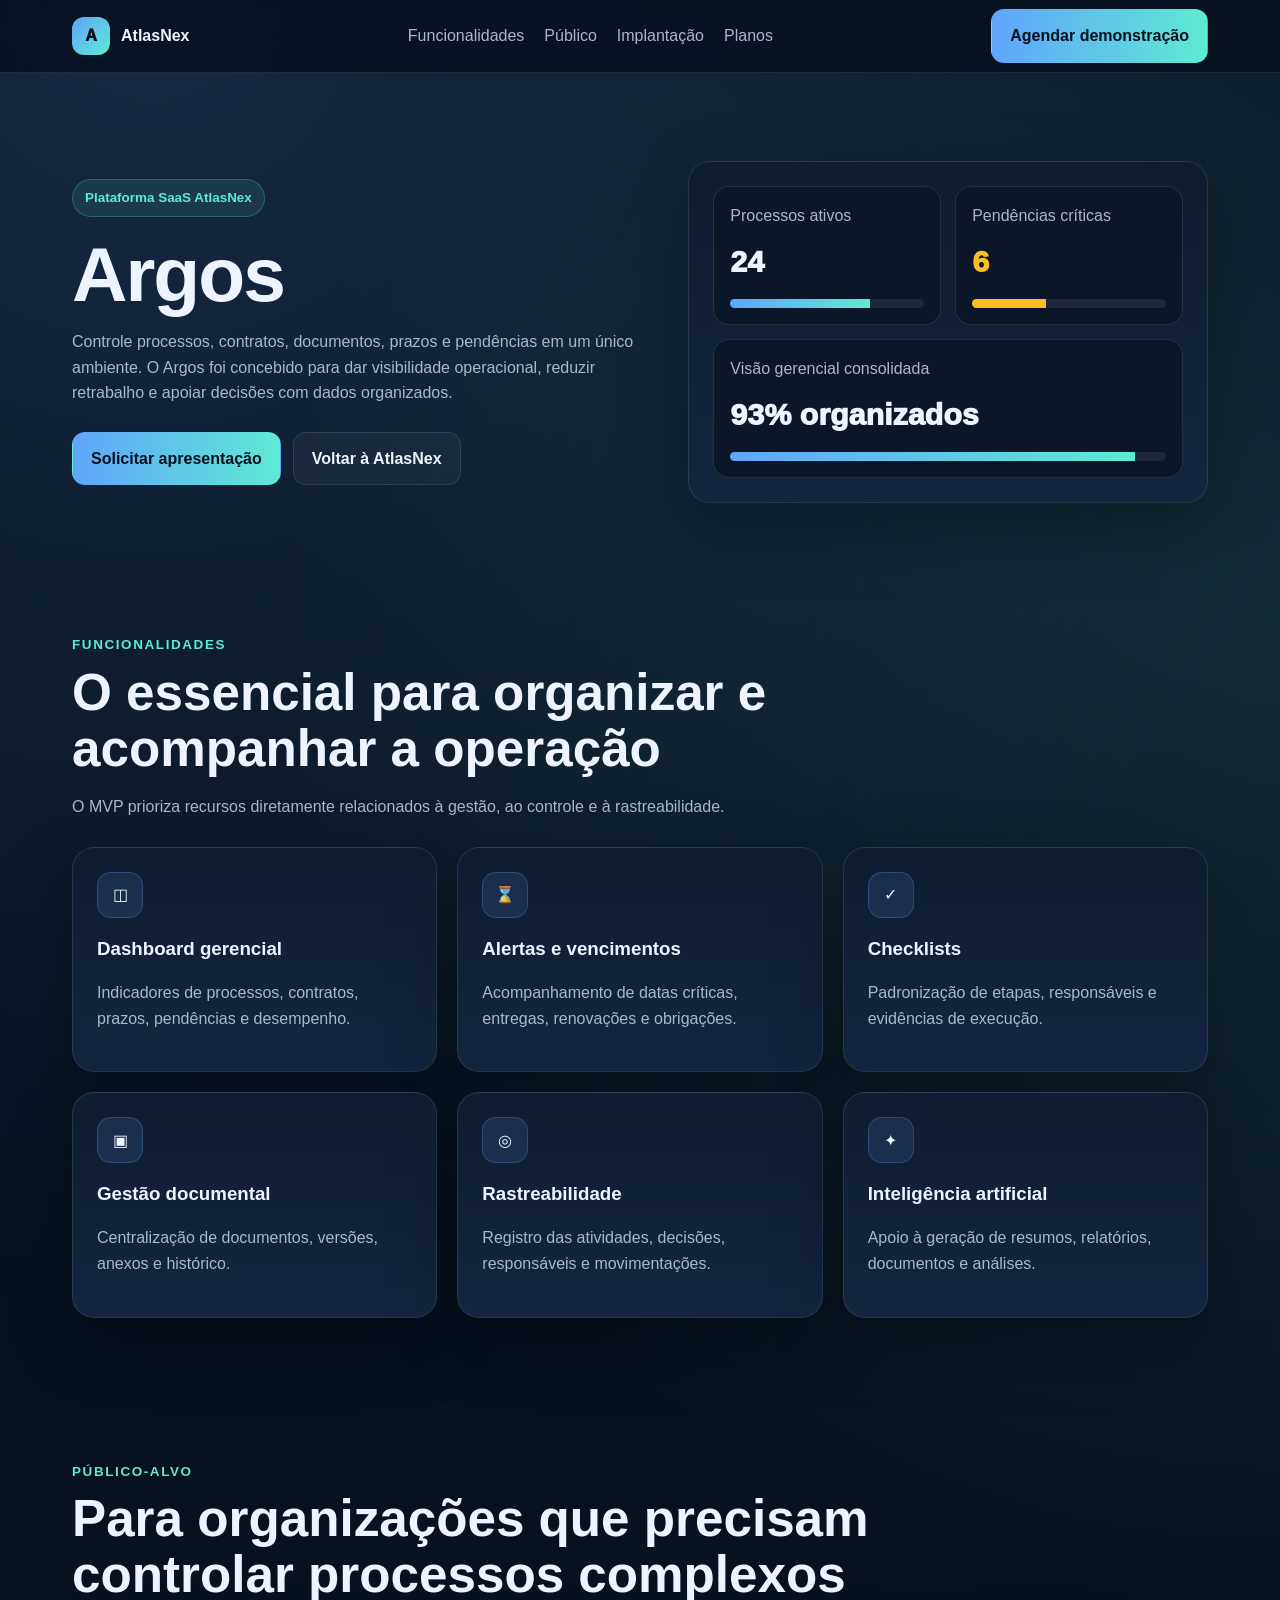
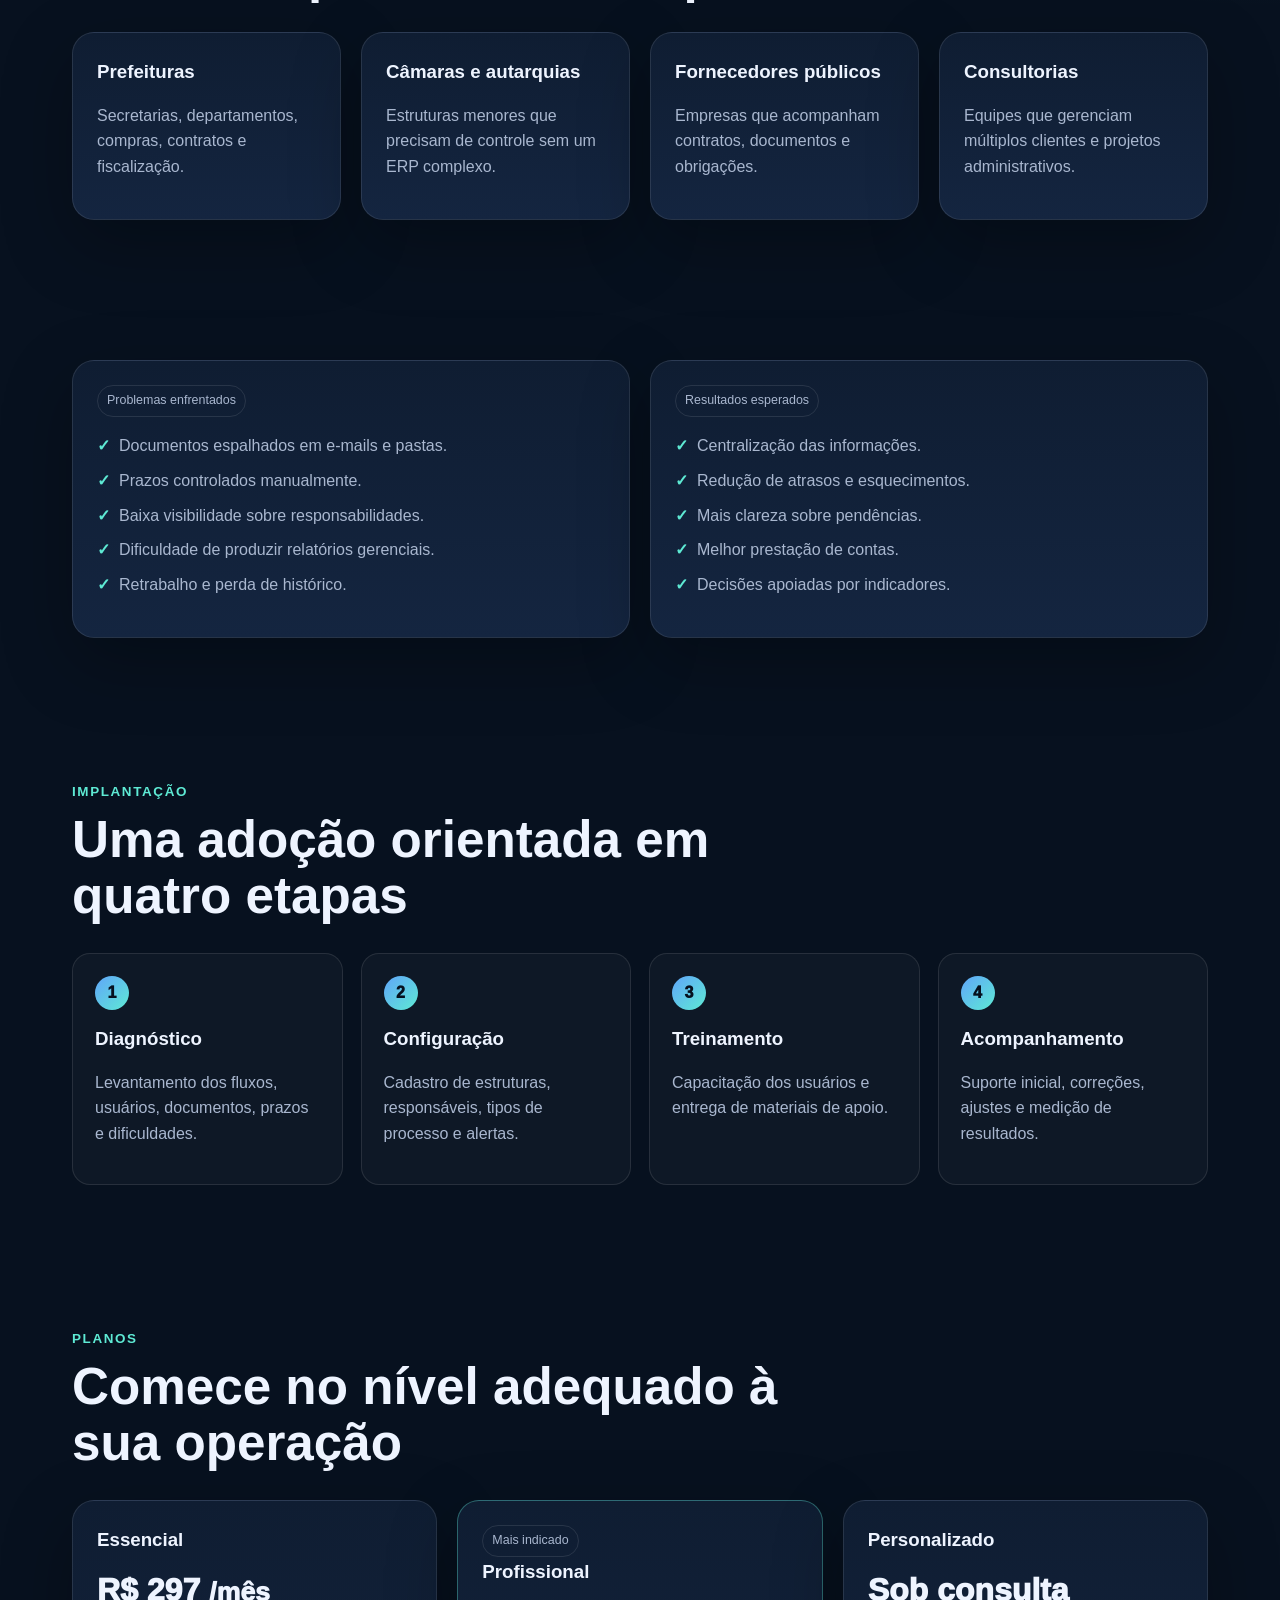
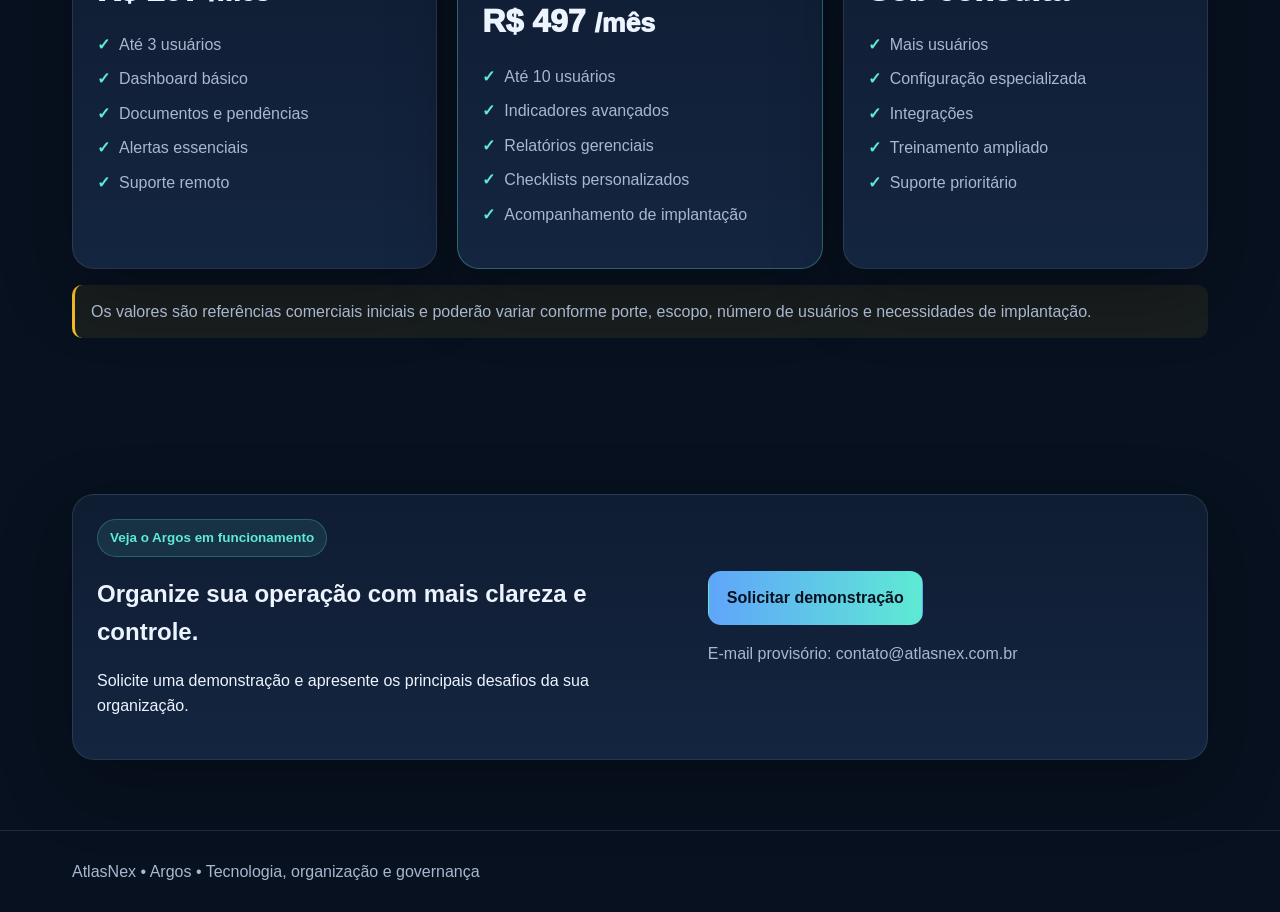
==== argos.html @ dd62472e "Adiciona página detalhada do Argos" ====
<!DOCTYPE html><html lang="pt-BR"><head><meta charset="UTF-8"><meta name="viewport" content="width=device-width,initial-scale=1"><meta name="description" content="Argos — Plataforma AtlasNex para gestão de processos, contratos, documentos, prazos e pendências."><title>Argos | AtlasNex</title><style>:root{--bg:#07111f;--panel:#0f1d32;--panel2:#142540;--text:#eef4ff;--muted:#a9b7cf;--primary:#5eead4;--blue:#60a5fa;--gold:#fbbf24;--line:rgba(255,255,255,.1);--shadow:0 24px 70px rgba(0,0,0,.28)}*{box-sizing:border-box}html{scroll-behavior:smooth}body{margin:0;font-family:Inter,Segoe UI,Arial,sans-serif;color:var(--text);background:radial-gradient(circle at 12% 0%,rgba(96,165,250,.17),transparent 30%),radial-gradient(circle at 100% 15%,rgba(94,234,212,.12),transparent 27%),var(--bg);line-height:1.6}a{text-decoration:none;color:inherit}.container{max-width:1180px;margin:auto;padding:0 22px}nav{position:sticky;top:0;z-index:50;background:rgba(7,17,31,.88);backdrop-filter:blur(16px);border-bottom:1px solid var(--line)}.nav{min-height:72px;display:flex;align-items:center;justify-content:space-between}.brand{display:flex;gap:11px;align-items:center;font-weight:900}.mark{width:38px;height:38px;border-radius:12px;display:grid;place-items:center;background:linear-gradient(135deg,var(--blue),var(--primary));color:#06101c;font-weight:1000}.links{display:flex;gap:20px;color:var(--muted)}.btn{display:inline-flex;padding:13px 18px;border-radius:13px;font-weight:900;border:1px solid transparent}.primary{background:linear-gradient(90deg,var(--blue),var(--primary));color:#06111f}.secondary{border-color:var(--line);background:rgba(255,255,255,.035)}.hero{padding:88px 0 58px}.hero-grid{display:grid;grid-template-columns:1.05fr .95fr;gap:42px;align-items:center}.eyebrow{display:inline-block;padding:7px 12px;border-radius:999px;background:rgba(94,234,212,.1);border:1px solid rgba(94,234,212,.25);color:var(--primary);font-weight:800;font-size:.84rem;margin-bottom:18px}h1,h2,h3{margin:0}h1{font-size:clamp(2.8rem,6vw,5rem);line-height:1.02;letter-spacing:-2px}.hero p,.muted,.card p,.step p{color:var(--muted)}.actions{display:flex;gap:12px;flex-wrap:wrap;margin-top:26px}.visual,.card,.cta{background:linear-gradient(180deg,var(--panel),var(--panel2));border:1px solid var(--line);border-radius:22px;padding:24px;box-shadow:var(--shadow)}.dashboard{display:grid;grid-template-columns:repeat(2,1fr);gap:14px}.box{padding:16px;border-radius:16px;background:#0b1728;border:1px solid var(--line);min-height:112px}.wide{grid-column:1/-1}.metric{font-size:1.9rem;font-weight:1000;margin-top:8px}.bar{height:9px;border-radius:999px;background:rgba(255,255,255,.07);overflow:hidden;margin-top:14px}.bar span{display:block;height:100%;background:linear-gradient(90deg,var(--blue),var(--primary))}section{padding:70px 0}.head{max-width:800px;margin-bottom:28px}.head span{color:var(--primary);font-weight:900;font-size:.84rem;text-transform:uppercase;letter-spacing:.12em}.head h2{font-size:clamp(2rem,4vw,3.2rem);line-height:1.1;margin-top:8px}.grid{display:grid;gap:20px}.g2{grid-template-columns:repeat(2,1fr)}.g3{grid-template-columns:repeat(3,1fr)}.g4{grid-template-columns:repeat(4,1fr)}.icon{width:46px;height:46px;border-radius:14px;display:grid;place-items:center;background:rgba(96,165,250,.12);border:1px solid rgba(96,165,250,.25);margin-bottom:16px}.list{list-style:none;padding:0;margin:16px 0}.list li{color:var(--muted);margin:9px 0;padding-left:22px;position:relative}.list li:before{content:'✓';position:absolute;left:0;color:var(--primary);font-weight:900}.steps{counter-reset:n;display:grid;grid-template-columns:repeat(4,1fr);gap:18px}.step{padding:22px;border-radius:18px;border:1px solid var(--line);background:rgba(255,255,255,.03)}.step:before{counter-increment:n;content:counter(n);width:34px;height:34px;border-radius:50%;display:grid;place-items:center;background:linear-gradient(135deg,var(--blue),var(--primary));color:#06111f;font-weight:1000;margin-bottom:14px}.price{font-size:2rem;font-weight:1000;margin:10px 0}.tag{display:inline-block;padding:5px 9px;border-radius:999px;border:1px solid var(--line);color:var(--muted);font-size:.78rem}.cta{display:grid;grid-template-columns:1.1fr .9fr;gap:30px;align-items:center}.note{padding:14px 16px;border-left:3px solid var(--gold);background:rgba(251,191,36,.07);border-radius:10px;color:var(--muted)}footer{border-top:1px solid var(--line);padding:28px 0;color:var(--muted)}@media(max-width:900px){.hero-grid,.g2,.g3,.g4,.steps,.cta{grid-template-columns:1fr}.links{display:none}h1{letter-spacing:-1px}}</style></head><body><nav><div class="container nav"><a class="brand" href="index.html"><span class="mark">A</span><span>AtlasNex</span></a><div class="links"><a href="#funcionalidades">Funcionalidades</a><a href="#publico">Público</a><a href="#implantacao">Implantação</a><a href="#planos">Planos</a></div><a class="btn primary" href="#contato">Agendar demonstração</a></div></nav><section class="hero"><div class="container hero-grid"><div><div class="eyebrow">Plataforma SaaS AtlasNex</div><h1>Argos</h1><p>Controle processos, contratos, documentos, prazos e pendências em um único ambiente. O Argos foi concebido para dar visibilidade operacional, reduzir retrabalho e apoiar decisões com dados organizados.</p><div class="actions"><a class="btn primary" href="#contato">Solicitar apresentação</a><a class="btn secondary" href="index.html">Voltar à AtlasNex</a></div></div><div class="visual"><div class="dashboard"><div class="box"><div class="muted">Processos ativos</div><div class="metric">24</div><div class="bar"><span style="width:72%"></span></div></div><div class="box"><div class="muted">Pendências críticas</div><div class="metric" style="color:var(--gold)">6</div><div class="bar"><span style="width:38%;background:var(--gold)"></span></div></div><div class="box wide"><div class="muted">Visão gerencial consolidada</div><div class="metric">93% organizados</div><div class="bar"><span style="width:93%"></span></div></div></div></div></div></section><section id="funcionalidades"><div class="container"><div class="head"><span>Funcionalidades</span><h2>O essencial para organizar e acompanhar a operação</h2><p class="muted">O MVP prioriza recursos diretamente relacionados à gestão, ao controle e à rastreabilidade.</p></div><div class="grid g3"><div class="card"><div class="icon">◫</div><h3>Dashboard gerencial</h3><p>Indicadores de processos, contratos, prazos, pendências e desempenho.</p></div><div class="card"><div class="icon">⌛</div><h3>Alertas e vencimentos</h3><p>Acompanhamento de datas críticas, entregas, renovações e obrigações.</p></div><div class="card"><div class="icon">✓</div><h3>Checklists</h3><p>Padronização de etapas, responsáveis e evidências de execução.</p></div><div class="card"><div class="icon">▣</div><h3>Gestão documental</h3><p>Centralização de documentos, versões, anexos e histórico.</p></div><div class="card"><div class="icon">◎</div><h3>Rastreabilidade</h3><p>Registro das atividades, decisões, responsáveis e movimentações.</p></div><div class="card"><div class="icon">✦</div><h3>Inteligência artificial</h3><p>Apoio à geração de resumos, relatórios, documentos e análises.</p></div></div></div></section><section id="publico"><div class="container"><div class="head"><span>Público-alvo</span><h2>Para organizações que precisam controlar processos complexos</h2></div><div class="grid g4"><div class="card"><h3>Prefeituras</h3><p>Secretarias, departamentos, compras, contratos e fiscalização.</p></div><div class="card"><h3>Câmaras e autarquias</h3><p>Estruturas menores que precisam de controle sem um ERP complexo.</p></div><div class="card"><h3>Fornecedores públicos</h3><p>Empresas que acompanham contratos, documentos e obrigações.</p></div><div class="card"><h3>Consultorias</h3><p>Equipes que gerenciam múltiplos clientes e projetos administrativos.</p></div></div></div></section><section><div class="container grid g2"><div class="card"><span class="tag">Problemas enfrentados</span><ul class="list"><li>Documentos espalhados em e-mails e pastas.</li><li>Prazos controlados manualmente.</li><li>Baixa visibilidade sobre responsabilidades.</li><li>Dificuldade de produzir relatórios gerenciais.</li><li>Retrabalho e perda de histórico.</li></ul></div><div class="card"><span class="tag">Resultados esperados</span><ul class="list"><li>Centralização das informações.</li><li>Redução de atrasos e esquecimentos.</li><li>Mais clareza sobre pendências.</li><li>Melhor prestação de contas.</li><li>Decisões apoiadas por indicadores.</li></ul></div></div></section><section id="implantacao"><div class="container"><div class="head"><span>Implantação</span><h2>Uma adoção orientada em quatro etapas</h2></div><div class="steps"><div class="step"><h3>Diagnóstico</h3><p>Levantamento dos fluxos, usuários, documentos, prazos e dificuldades.</p></div><div class="step"><h3>Configuração</h3><p>Cadastro de estruturas, responsáveis, tipos de processo e alertas.</p></div><div class="step"><h3>Treinamento</h3><p>Capacitação dos usuários e entrega de materiais de apoio.</p></div><div class="step"><h3>Acompanhamento</h3><p>Suporte inicial, correções, ajustes e medição de resultados.</p></div></div></div></section><section id="planos"><div class="container"><div class="head"><span>Planos</span><h2>Comece no nível adequado à sua operação</h2></div><div class="grid g3"><div class="card"><h3>Essencial</h3><div class="price">R$ 297 <small>/mês</small></div><ul class="list"><li>Até 3 usuários</li><li>Dashboard básico</li><li>Documentos e pendências</li><li>Alertas essenciais</li><li>Suporte remoto</li></ul></div><div class="card" style="border-color:rgba(94,234,212,.35)"><span class="tag">Mais indicado</span><h3>Profissional</h3><div class="price">R$ 497 <small>/mês</small></div><ul class="list"><li>Até 10 usuários</li><li>Indicadores avançados</li><li>Relatórios gerenciais</li><li>Checklists personalizados</li><li>Acompanhamento de implantação</li></ul></div><div class="card"><h3>Personalizado</h3><div class="price">Sob consulta</div><ul class="list"><li>Mais usuários</li><li>Configuração especializada</li><li>Integrações</li><li>Treinamento ampliado</li><li>Suporte prioritário</li></ul></div></div><p class="note">Os valores são referências comerciais iniciais e poderão variar conforme porte, escopo, número de usuários e necessidades de implantação.</p></div></section><section id="contato"><div class="container"><div class="cta"><div><div class="eyebrow">Veja o Argos em funcionamento</div><h2>Organize sua operação com mais clareza e controle.</h2><p>Solicite uma demonstração e apresente os principais desafios da sua organização.</p></div><div><a class="btn primary" href="mailto:contato@atlasnex.com.br?subject=Demonstração%20do%20Argos">Solicitar demonstração</a><p class="muted">E-mail provisório: contato@atlasnex.com.br</p></div></div></div></section><footer><div class="container">AtlasNex • Argos • Tecnologia, organização e governança</div></footer></body></html>
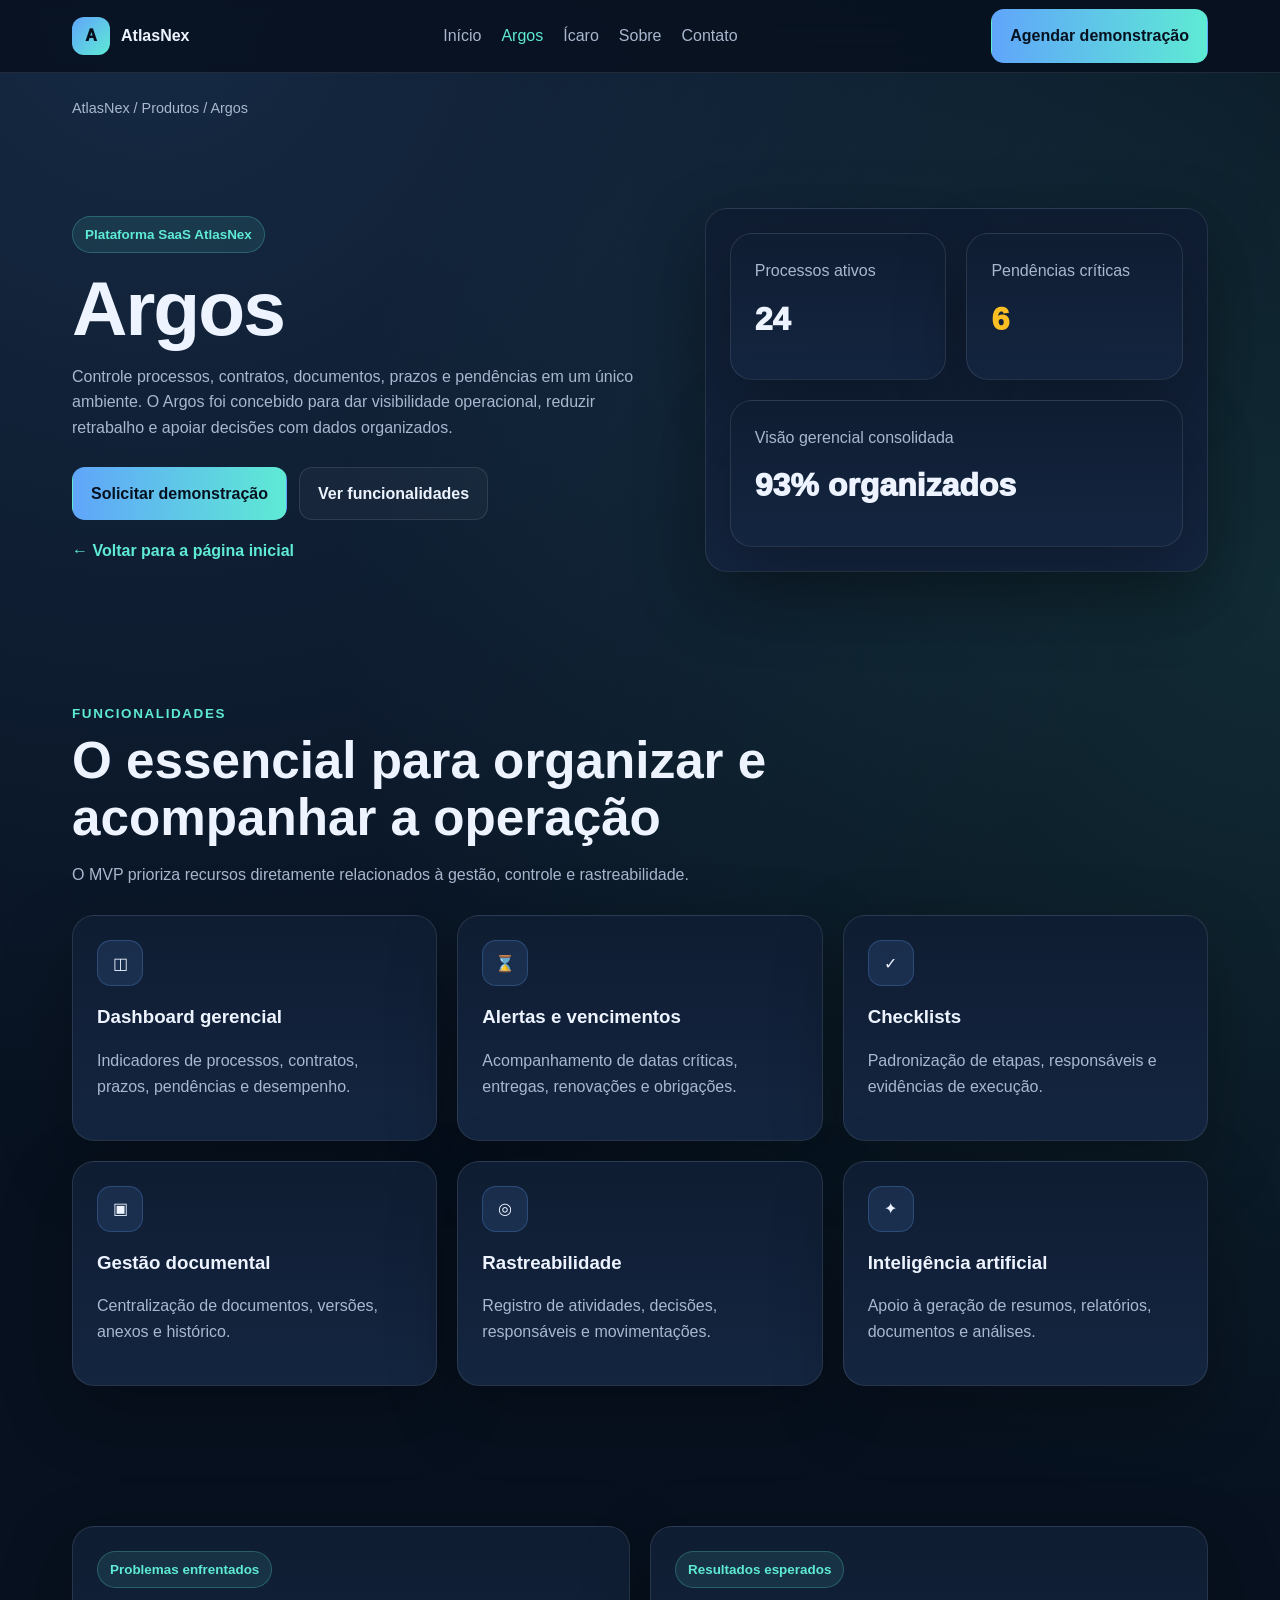
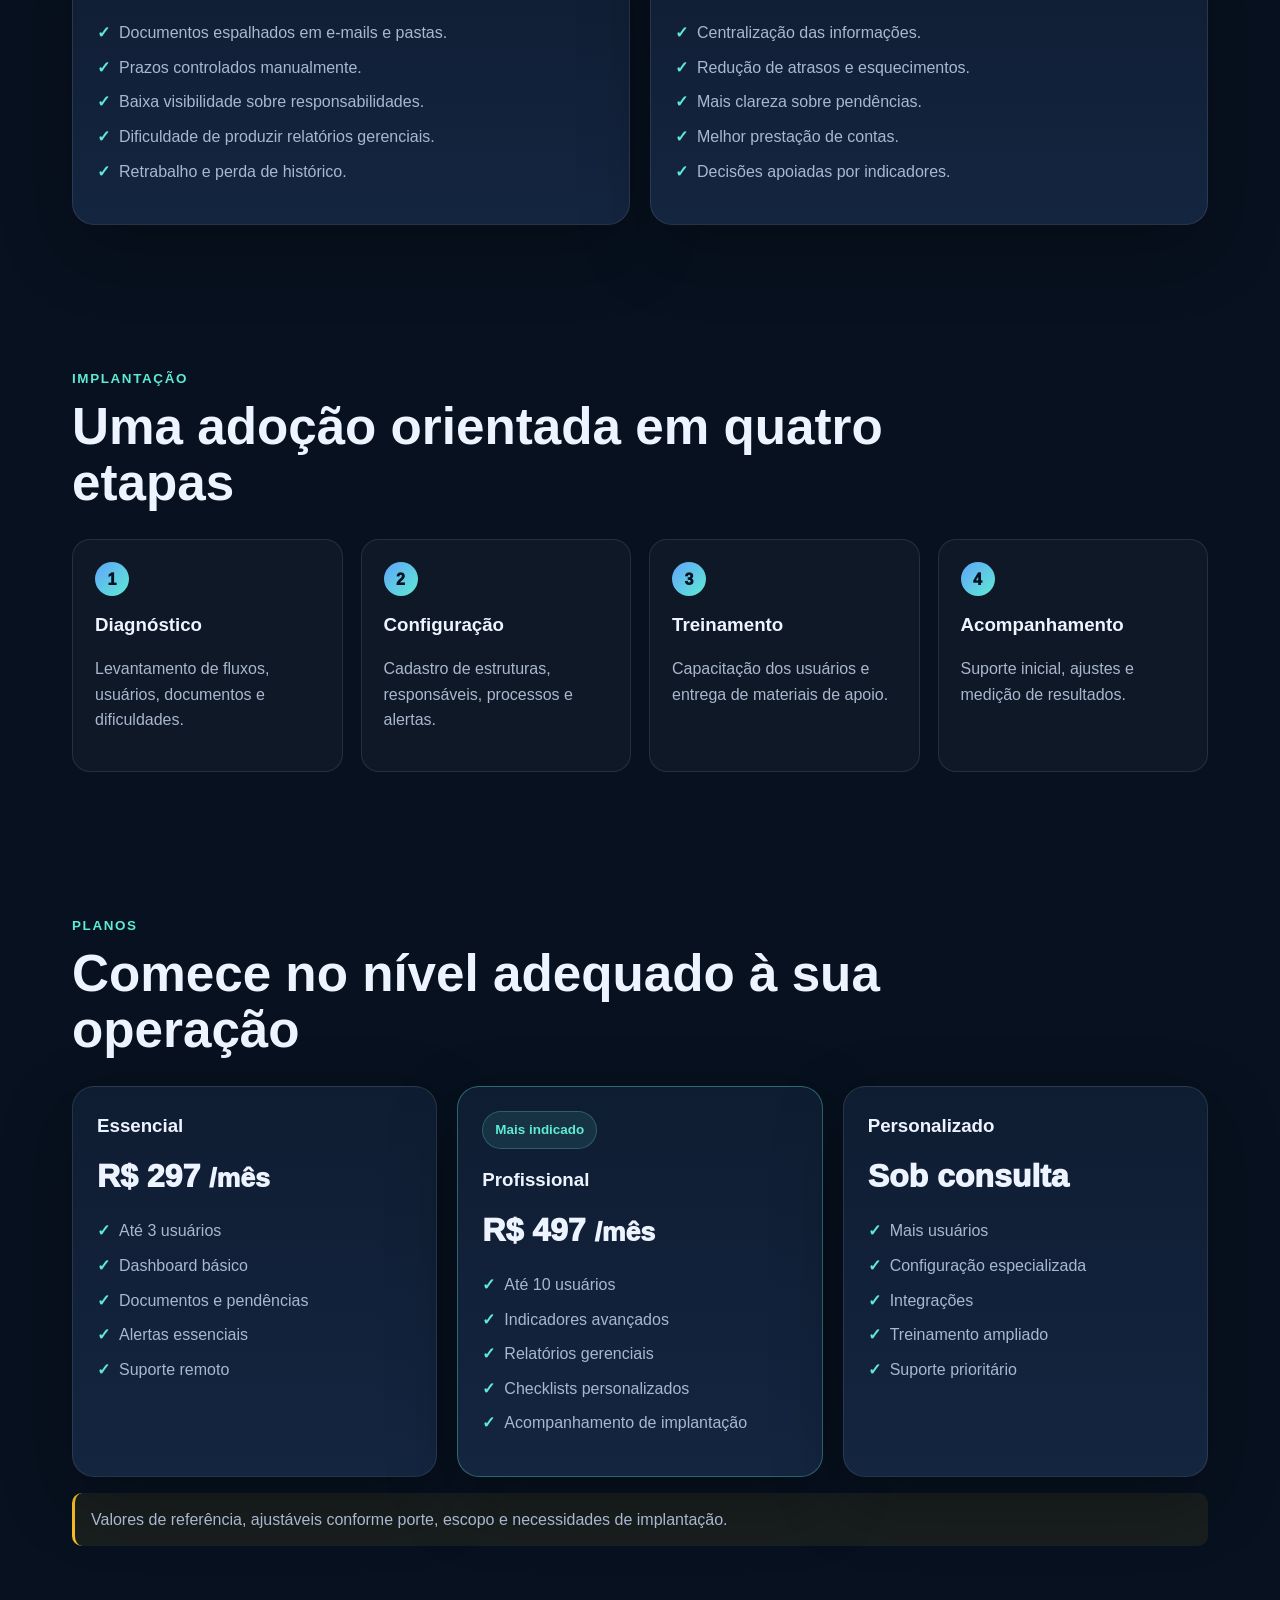
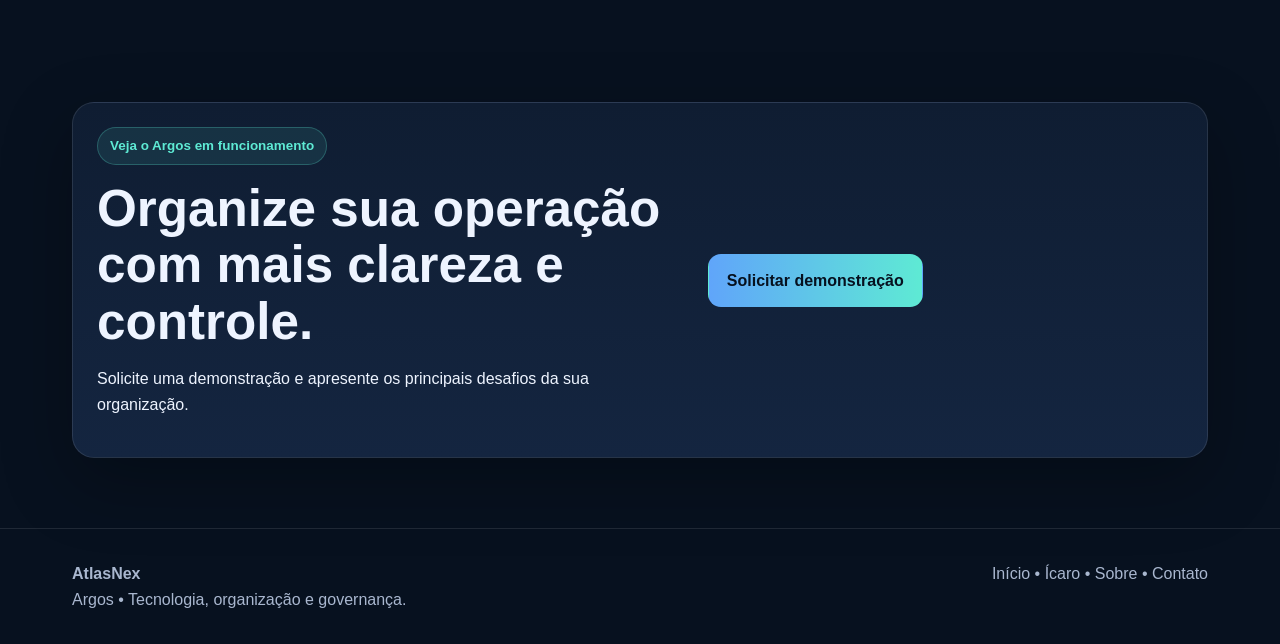
==== commit b4453d91: "Atualiza página do Argos com navegação corporativa" ====
--- a/argos.html
+++ b/argos.html
@@ -1 +1 @@
-<!DOCTYPE html><html lang="pt-BR"><head><meta charset="UTF-8"><meta name="viewport" content="width=device-width,initial-scale=1"><meta name="description" content="Argos — Plataforma AtlasNex para gestão de processos, contratos, documentos, prazos e pendências."><title>Argos | AtlasNex</title><style>:root{--bg:#07111f;--panel:#0f1d32;--panel2:#142540;--text:#eef4ff;--muted:#a9b7cf;--primary:#5eead4;--blue:#60a5fa;--gold:#fbbf24;--line:rgba(255,255,255,.1);--shadow:0 24px 70px rgba(0,0,0,.28)}*{box-sizing:border-box}html{scroll-behavior:smooth}body{margin:0;font-family:Inter,Segoe UI,Arial,sans-serif;color:var(--text);background:radial-gradient(circle at 12% 0%,rgba(96,165,250,.17),transparent 30%),radial-gradient(circle at 100% 15%,rgba(94,234,212,.12),transparent 27%),var(--bg);line-height:1.6}a{text-decoration:none;color:inherit}.container{max-width:1180px;margin:auto;padding:0 22px}nav{position:sticky;top:0;z-index:50;background:rgba(7,17,31,.88);backdrop-filter:blur(16px);border-bottom:1px solid var(--line)}.nav{min-height:72px;display:flex;align-items:center;justify-content:space-between}.brand{display:flex;gap:11px;align-items:center;font-weight:900}.mark{width:38px;height:38px;border-radius:12px;display:grid;place-items:center;background:linear-gradient(135deg,var(--blue),var(--primary));color:#06101c;font-weight:1000}.links{display:flex;gap:20px;color:var(--muted)}.btn{display:inline-flex;padding:13px 18px;border-radius:13px;font-weight:900;border:1px solid transparent}.primary{background:linear-gradient(90deg,var(--blue),var(--primary));color:#06111f}.secondary{border-color:var(--line);background:rgba(255,255,255,.035)}.hero{padding:88px 0 58px}.hero-grid{display:grid;grid-template-columns:1.05fr .95fr;gap:42px;align-items:center}.eyebrow{display:inline-block;padding:7px 12px;border-radius:999px;background:rgba(94,234,212,.1);border:1px solid rgba(94,234,212,.25);color:var(--primary);font-weight:800;font-size:.84rem;margin-bottom:18px}h1,h2,h3{margin:0}h1{font-size:clamp(2.8rem,6vw,5rem);line-height:1.02;letter-spacing:-2px}.hero p,.muted,.card p,.step p{color:var(--muted)}.actions{display:flex;gap:12px;flex-wrap:wrap;margin-top:26px}.visual,.card,.cta{background:linear-gradient(180deg,var(--panel),var(--panel2));border:1px solid var(--line);border-radius:22px;padding:24px;box-shadow:var(--shadow)}.dashboard{display:grid;grid-template-columns:repeat(2,1fr);gap:14px}.box{padding:16px;border-radius:16px;background:#0b1728;border:1px solid var(--line);min-height:112px}.wide{grid-column:1/-1}.metric{font-size:1.9rem;font-weight:1000;margin-top:8px}.bar{height:9px;border-radius:999px;background:rgba(255,255,255,.07);overflow:hidden;margin-top:14px}.bar span{display:block;height:100%;background:linear-gradient(90deg,var(--blue),var(--primary))}section{padding:70px 0}.head{max-width:800px;margin-bottom:28px}.head span{color:var(--primary);font-weight:900;font-size:.84rem;text-transform:uppercase;letter-spacing:.12em}.head h2{font-size:clamp(2rem,4vw,3.2rem);line-height:1.1;margin-top:8px}.grid{display:grid;gap:20px}.g2{grid-template-columns:repeat(2,1fr)}.g3{grid-template-columns:repeat(3,1fr)}.g4{grid-template-columns:repeat(4,1fr)}.icon{width:46px;height:46px;border-radius:14px;display:grid;place-items:center;background:rgba(96,165,250,.12);border:1px solid rgba(96,165,250,.25);margin-bottom:16px}.list{list-style:none;padding:0;margin:16px 0}.list li{color:var(--muted);margin:9px 0;padding-left:22px;position:relative}.list li:before{content:'✓';position:absolute;left:0;color:var(--primary);font-weight:900}.steps{counter-reset:n;display:grid;grid-template-columns:repeat(4,1fr);gap:18px}.step{padding:22px;border-radius:18px;border:1px solid var(--line);background:rgba(255,255,255,.03)}.step:before{counter-increment:n;content:counter(n);width:34px;height:34px;border-radius:50%;display:grid;place-items:center;background:linear-gradient(135deg,var(--blue),var(--primary));color:#06111f;font-weight:1000;margin-bottom:14px}.price{font-size:2rem;font-weight:1000;margin:10px 0}.tag{display:inline-block;padding:5px 9px;border-radius:999px;border:1px solid var(--line);color:var(--muted);font-size:.78rem}.cta{display:grid;grid-template-columns:1.1fr .9fr;gap:30px;align-items:center}.note{padding:14px 16px;border-left:3px solid var(--gold);background:rgba(251,191,36,.07);border-radius:10px;color:var(--muted)}footer{border-top:1px solid var(--line);padding:28px 0;color:var(--muted)}@media(max-width:900px){.hero-grid,.g2,.g3,.g4,.steps,.cta{grid-template-columns:1fr}.links{display:none}h1{letter-spacing:-1px}}</style></head><body><nav><div class="container nav"><a class="brand" href="index.html"><span class="mark">A</span><span>AtlasNex</span></a><div class="links"><a href="#funcionalidades">Funcionalidades</a><a href="#publico">Público</a><a href="#implantacao">Implantação</a><a href="#planos">Planos</a></div><a class="btn primary" href="#contato">Agendar demonstração</a></div></nav><section class="hero"><div class="container hero-grid"><div><div class="eyebrow">Plataforma SaaS AtlasNex</div><h1>Argos</h1><p>Controle processos, contratos, documentos, prazos e pendências em um único ambiente. O Argos foi concebido para dar visibilidade operacional, reduzir retrabalho e apoiar decisões com dados organizados.</p><div class="actions"><a class="btn primary" href="#contato">Solicitar apresentação</a><a class="btn secondary" href="index.html">Voltar à AtlasNex</a></div></div><div class="visual"><div class="dashboard"><div class="box"><div class="muted">Processos ativos</div><div class="metric">24</div><div class="bar"><span style="width:72%"></span></div></div><div class="box"><div class="muted">Pendências críticas</div><div class="metric" style="color:var(--gold)">6</div><div class="bar"><span style="width:38%;background:var(--gold)"></span></div></div><div class="box wide"><div class="muted">Visão gerencial consolidada</div><div class="metric">93% organizados</div><div class="bar"><span style="width:93%"></span></div></div></div></div></div></section><section id="funcionalidades"><div class="container"><div class="head"><span>Funcionalidades</span><h2>O essencial para organizar e acompanhar a operação</h2><p class="muted">O MVP prioriza recursos diretamente relacionados à gestão, ao controle e à rastreabilidade.</p></div><div class="grid g3"><div class="card"><div class="icon">◫</div><h3>Dashboard gerencial</h3><p>Indicadores de processos, contratos, prazos, pendências e desempenho.</p></div><div class="card"><div class="icon">⌛</div><h3>Alertas e vencimentos</h3><p>Acompanhamento de datas críticas, entregas, renovações e obrigações.</p></div><div class="card"><div class="icon">✓</div><h3>Checklists</h3><p>Padronização de etapas, responsáveis e evidências de execução.</p></div><div class="card"><div class="icon">▣</div><h3>Gestão documental</h3><p>Centralização de documentos, versões, anexos e histórico.</p></div><div class="card"><div class="icon">◎</div><h3>Rastreabilidade</h3><p>Registro das atividades, decisões, responsáveis e movimentações.</p></div><div class="card"><div class="icon">✦</div><h3>Inteligência artificial</h3><p>Apoio à geração de resumos, relatórios, documentos e análises.</p></div></div></div></section><section id="publico"><div class="container"><div class="head"><span>Público-alvo</span><h2>Para organizações que precisam controlar processos complexos</h2></div><div class="grid g4"><div class="card"><h3>Prefeituras</h3><p>Secretarias, departamentos, compras, contratos e fiscalização.</p></div><div class="card"><h3>Câmaras e autarquias</h3><p>Estruturas menores que precisam de controle sem um ERP complexo.</p></div><div class="card"><h3>Fornecedores públicos</h3><p>Empresas que acompanham contratos, documentos e obrigações.</p></div><div class="card"><h3>Consultorias</h3><p>Equipes que gerenciam múltiplos clientes e projetos administrativos.</p></div></div></div></section><section><div class="container grid g2"><div class="card"><span class="tag">Problemas enfrentados</span><ul class="list"><li>Documentos espalhados em e-mails e pastas.</li><li>Prazos controlados manualmente.</li><li>Baixa visibilidade sobre responsabilidades.</li><li>Dificuldade de produzir relatórios gerenciais.</li><li>Retrabalho e perda de histórico.</li></ul></div><div class="card"><span class="tag">Resultados esperados</span><ul class="list"><li>Centralização das informações.</li><li>Redução de atrasos e esquecimentos.</li><li>Mais clareza sobre pendências.</li><li>Melhor prestação de contas.</li><li>Decisões apoiadas por indicadores.</li></ul></div></div></section><section id="implantacao"><div class="container"><div class="head"><span>Implantação</span><h2>Uma adoção orientada em quatro etapas</h2></div><div class="steps"><div class="step"><h3>Diagnóstico</h3><p>Levantamento dos fluxos, usuários, documentos, prazos e dificuldades.</p></div><div class="step"><h3>Configuração</h3><p>Cadastro de estruturas, responsáveis, tipos de processo e alertas.</p></div><div class="step"><h3>Treinamento</h3><p>Capacitação dos usuários e entrega de materiais de apoio.</p></div><div class="step"><h3>Acompanhamento</h3><p>Suporte inicial, correções, ajustes e medição de resultados.</p></div></div></div></section><section id="planos"><div class="container"><div class="head"><span>Planos</span><h2>Comece no nível adequado à sua operação</h2></div><div class="grid g3"><div class="card"><h3>Essencial</h3><div class="price">R$ 297 <small>/mês</small></div><ul class="list"><li>Até 3 usuários</li><li>Dashboard básico</li><li>Documentos e pendências</li><li>Alertas essenciais</li><li>Suporte remoto</li></ul></div><div class="card" style="border-color:rgba(94,234,212,.35)"><span class="tag">Mais indicado</span><h3>Profissional</h3><div class="price">R$ 497 <small>/mês</small></div><ul class="list"><li>Até 10 usuários</li><li>Indicadores avançados</li><li>Relatórios gerenciais</li><li>Checklists personalizados</li><li>Acompanhamento de implantação</li></ul></div><div class="card"><h3>Personalizado</h3><div class="price">Sob consulta</div><ul class="list"><li>Mais usuários</li><li>Configuração especializada</li><li>Integrações</li><li>Treinamento ampliado</li><li>Suporte prioritário</li></ul></div></div><p class="note">Os valores são referências comerciais iniciais e poderão variar conforme porte, escopo, número de usuários e necessidades de implantação.</p></div></section><section id="contato"><div class="container"><div class="cta"><div><div class="eyebrow">Veja o Argos em funcionamento</div><h2>Organize sua operação com mais clareza e controle.</h2><p>Solicite uma demonstração e apresente os principais desafios da sua organização.</p></div><div><a class="btn primary" href="mailto:contato@atlasnex.com.br?subject=Demonstração%20do%20Argos">Solicitar demonstração</a><p class="muted">E-mail provisório: contato@atlasnex.com.br</p></div></div></div></section><footer><div class="container">AtlasNex • Argos • Tecnologia, organização e governança</div></footer></body></html>+<!DOCTYPE html><html lang="pt-BR"><head><meta charset="UTF-8"><meta name="viewport" content="width=device-width,initial-scale=1"><meta name="description" content="Argos — plataforma AtlasNex para gestão de processos, contratos, documentos, prazos e pendências."><title>Argos | AtlasNex</title><link rel="stylesheet" href="css/style.css"></head><body><nav class="site-nav"><div class="container nav-inner"><a class="brand" href="index.html"><span class="mark">A</span><span>AtlasNex</span></a><button class="menu-btn" aria-label="Abrir menu">☰</button><div class="nav-links"><a href="index.html">Início</a><a class="active" href="argos.html">Argos</a><a href="icaro.html">Ícaro</a><a href="sobre.html">Sobre</a><a href="contato.html">Contato</a></div><a class="btn primary" href="contato.html?produto=argos">Agendar demonstração</a></div></nav><div class="container breadcrumb"><a href="index.html">AtlasNex</a> / Produtos / Argos</div><main><section class="hero"><div class="container hero-grid"><div><div class="eyebrow">Plataforma SaaS AtlasNex</div><h1>Argos</h1><p>Controle processos, contratos, documentos, prazos e pendências em um único ambiente. O Argos foi concebido para dar visibilidade operacional, reduzir retrabalho e apoiar decisões com dados organizados.</p><div class="actions"><a class="btn primary" href="contato.html?produto=argos">Solicitar demonstração</a><a class="btn secondary" href="#funcionalidades">Ver funcionalidades</a></div><a class="back" href="index.html">← Voltar para a página inicial</a></div><div class="visual"><div class="grid g2"><div class="card"><span class="muted">Processos ativos</span><div class="price">24</div></div><div class="card"><span class="muted">Pendências críticas</span><div class="price" style="color:var(--gold)">6</div></div><div class="card" style="grid-column:1/-1"><span class="muted">Visão gerencial consolidada</span><div class="price">93% organizados</div></div></div></div></div></section><section id="funcionalidades"><div class="container"><div class="section-head"><span>Funcionalidades</span><h2>O essencial para organizar e acompanhar a operação</h2><p class="muted">O MVP prioriza recursos diretamente relacionados à gestão, controle e rastreabilidade.</p></div><div class="grid g3"><div class="card"><div class="icon">◫</div><h3>Dashboard gerencial</h3><p>Indicadores de processos, contratos, prazos, pendências e desempenho.</p></div><div class="card"><div class="icon">⌛</div><h3>Alertas e vencimentos</h3><p>Acompanhamento de datas críticas, entregas, renovações e obrigações.</p></div><div class="card"><div class="icon">✓</div><h3>Checklists</h3><p>Padronização de etapas, responsáveis e evidências de execução.</p></div><div class="card"><div class="icon">▣</div><h3>Gestão documental</h3><p>Centralização de documentos, versões, anexos e histórico.</p></div><div class="card"><div class="icon">◎</div><h3>Rastreabilidade</h3><p>Registro de atividades, decisões, responsáveis e movimentações.</p></div><div class="card"><div class="icon">✦</div><h3>Inteligência artificial</h3><p>Apoio à geração de resumos, relatórios, documentos e análises.</p></div></div></div></section><section><div class="container grid g2"><div class="card"><span class="tag">Problemas enfrentados</span><ul class="list"><li>Documentos espalhados em e-mails e pastas.</li><li>Prazos controlados manualmente.</li><li>Baixa visibilidade sobre responsabilidades.</li><li>Dificuldade de produzir relatórios gerenciais.</li><li>Retrabalho e perda de histórico.</li></ul></div><div class="card"><span class="tag">Resultados esperados</span><ul class="list"><li>Centralização das informações.</li><li>Redução de atrasos e esquecimentos.</li><li>Mais clareza sobre pendências.</li><li>Melhor prestação de contas.</li><li>Decisões apoiadas por indicadores.</li></ul></div></div></section><section><div class="container"><div class="section-head"><span>Implantação</span><h2>Uma adoção orientada em quatro etapas</h2></div><div class="steps"><div class="step"><h3>Diagnóstico</h3><p>Levantamento de fluxos, usuários, documentos e dificuldades.</p></div><div class="step"><h3>Configuração</h3><p>Cadastro de estruturas, responsáveis, processos e alertas.</p></div><div class="step"><h3>Treinamento</h3><p>Capacitação dos usuários e entrega de materiais de apoio.</p></div><div class="step"><h3>Acompanhamento</h3><p>Suporte inicial, ajustes e medição de resultados.</p></div></div></div></section><section><div class="container"><div class="section-head"><span>Planos</span><h2>Comece no nível adequado à sua operação</h2></div><div class="grid g3"><div class="card"><h3>Essencial</h3><div class="price">R$ 297 <small>/mês</small></div><ul class="list"><li>Até 3 usuários</li><li>Dashboard básico</li><li>Documentos e pendências</li><li>Alertas essenciais</li><li>Suporte remoto</li></ul></div><div class="card" style="border-color:rgba(94,234,212,.35)"><span class="tag">Mais indicado</span><h3>Profissional</h3><div class="price">R$ 497 <small>/mês</small></div><ul class="list"><li>Até 10 usuários</li><li>Indicadores avançados</li><li>Relatórios gerenciais</li><li>Checklists personalizados</li><li>Acompanhamento de implantação</li></ul></div><div class="card"><h3>Personalizado</h3><div class="price">Sob consulta</div><ul class="list"><li>Mais usuários</li><li>Configuração especializada</li><li>Integrações</li><li>Treinamento ampliado</li><li>Suporte prioritário</li></ul></div></div><p class="notice">Valores de referência, ajustáveis conforme porte, escopo e necessidades de implantação.</p></div></section><section><div class="container"><div class="cta"><div><div class="eyebrow">Veja o Argos em funcionamento</div><h2>Organize sua operação com mais clareza e controle.</h2><p>Solicite uma demonstração e apresente os principais desafios da sua organização.</p></div><div><a class="btn primary" href="contato.html?produto=argos">Solicitar demonstração</a></div></div></div></section></main><footer class="footer"><div class="container footer-grid"><div><strong>AtlasNex</strong><br>Argos • Tecnologia, organização e governança.</div><div><a href="index.html">Início</a> • <a href="icaro.html">Ícaro</a> • <a href="sobre.html">Sobre</a> • <a href="contato.html">Contato</a></div></div></footer><button class="top-btn" aria-label="Voltar ao topo">↑</button><script src="js/main.js"></script></body></html>
--- a/css/style.css
+++ b/css/style.css
@@ -0,0 +1 @@
+:root{--bg:#07111f;--panel:#0f1d32;--panel2:#142540;--text:#eef4ff;--muted:#a9b7cf;--primary:#5eead4;--blue:#60a5fa;--gold:#fbbf24;--line:rgba(255,255,255,.1);--shadow:0 24px 70px rgba(0,0,0,.28)}*{box-sizing:border-box}html{scroll-behavior:smooth}body{margin:0;font-family:Inter,Segoe UI,Arial,sans-serif;color:var(--text);background:radial-gradient(circle at 12% 0%,rgba(96,165,250,.17),transparent 30%),radial-gradient(circle at 100% 15%,rgba(94,234,212,.12),transparent 27%),var(--bg);line-height:1.6}a{text-decoration:none;color:inherit}.container{max-width:1180px;margin:auto;padding:0 22px}.site-nav{position:sticky;top:0;z-index:50;background:rgba(7,17,31,.88);backdrop-filter:blur(16px);border-bottom:1px solid var(--line)}.nav-inner{min-height:72px;display:flex;align-items:center;justify-content:space-between;gap:22px}.brand{display:flex;gap:11px;align-items:center;font-weight:900}.mark{width:38px;height:38px;border-radius:12px;display:grid;place-items:center;background:linear-gradient(135deg,var(--blue),var(--primary));color:#06101c;font-weight:1000}.nav-links{display:flex;gap:20px;color:var(--muted)}.nav-links a:hover,.active{color:var(--primary)}.menu-btn{display:none;background:none;border:1px solid var(--line);color:var(--text);padding:8px 11px;border-radius:10px}.btn{display:inline-flex;align-items:center;justify-content:center;padding:13px 18px;border-radius:13px;font-weight:900;border:1px solid transparent;cursor:pointer}.primary{background:linear-gradient(90deg,var(--blue),var(--primary));color:#06111f}.secondary{border-color:var(--line);background:rgba(255,255,255,.035)}.hero{padding:88px 0 58px}.hero-grid{display:grid;grid-template-columns:1.08fr .92fr;gap:42px;align-items:center}.eyebrow,.tag{display:inline-block;padding:7px 12px;border-radius:999px;background:rgba(94,234,212,.1);border:1px solid rgba(94,234,212,.25);color:var(--primary);font-weight:800;font-size:.84rem;margin-bottom:16px}h1,h2,h3{margin:0}h1{font-size:clamp(2.8rem,6vw,5rem);line-height:1.02;letter-spacing:-2px}h2{font-size:clamp(2rem,4vw,3.2rem);line-height:1.1}.hero p,.muted,.card p,.step p{color:var(--muted)}.actions{display:flex;gap:12px;flex-wrap:wrap;margin-top:26px}.card,.visual,.cta{background:linear-gradient(180deg,var(--panel),var(--panel2));border:1px solid var(--line);border-radius:22px;padding:24px;box-shadow:var(--shadow)}section{padding:70px 0}.section-head{max-width:820px;margin-bottom:28px}.section-head>span{color:var(--primary);font-weight:900;font-size:.84rem;text-transform:uppercase;letter-spacing:.12em}.section-head h2{margin-top:8px}.grid{display:grid;gap:20px}.g2{grid-template-columns:repeat(2,1fr)}.g3{grid-template-columns:repeat(3,1fr)}.g4{grid-template-columns:repeat(4,1fr)}.card h3{margin-bottom:8px}.icon{width:46px;height:46px;border-radius:14px;display:grid;place-items:center;background:rgba(96,165,250,.12);border:1px solid rgba(96,165,250,.25);margin-bottom:16px}.list{list-style:none;padding:0;margin:16px 0}.list li{color:var(--muted);margin:9px 0;padding-left:22px;position:relative}.list li:before{content:'✓';position:absolute;left:0;color:var(--primary);font-weight:900}.steps{counter-reset:n;display:grid;grid-template-columns:repeat(4,1fr);gap:18px}.step{padding:22px;border-radius:18px;border:1px solid var(--line);background:rgba(255,255,255,.03)}.step:before{counter-increment:n;content:counter(n);width:34px;height:34px;border-radius:50%;display:grid;place-items:center;background:linear-gradient(135deg,var(--blue),var(--primary));color:#06111f;font-weight:1000;margin-bottom:14px}.price{font-size:2rem;font-weight:1000;margin:10px 0}.cta{display:grid;grid-template-columns:1.1fr .9fr;gap:30px;align-items:center}.breadcrumb{padding-top:24px;color:var(--muted);font-size:.9rem}.breadcrumb a:hover{color:var(--primary)}.back{display:inline-flex;gap:7px;align-items:center;margin-top:18px;color:var(--primary);font-weight:800}.notice{padding:14px 16px;border-left:3px solid var(--gold);background:rgba(251,191,36,.07);border-radius:10px;color:var(--muted)}.footer{border-top:1px solid var(--line);padding:32px 0;color:var(--muted)}.footer-grid{display:flex;justify-content:space-between;gap:20px;flex-wrap:wrap}.product-link{margin-top:18px}.product-link a{width:100%}.top-btn{position:fixed;right:22px;bottom:22px;width:44px;height:44px;border-radius:50%;border:1px solid var(--line);background:var(--panel2);color:var(--text);display:none;place-items:center;cursor:pointer}.top-btn.show{display:grid}.contact-form{display:grid;gap:12px}.field{width:100%;padding:13px 14px;border-radius:12px;border:1px solid var(--line);background:#091526;color:var(--text);font:inherit}textarea.field{min-height:130px;resize:vertical}@media(max-width:900px){.hero-grid,.g2,.g3,.g4,.steps,.cta{grid-template-columns:1fr}.menu-btn{display:block}.nav-links{display:none;position:absolute;left:0;right:0;top:72px;background:#07111f;padding:18px 22px;border-bottom:1px solid var(--line);flex-direction:column}.nav-links.open{display:flex}.nav-inner>.btn{display:none}h1{letter-spacing:-1px}}
